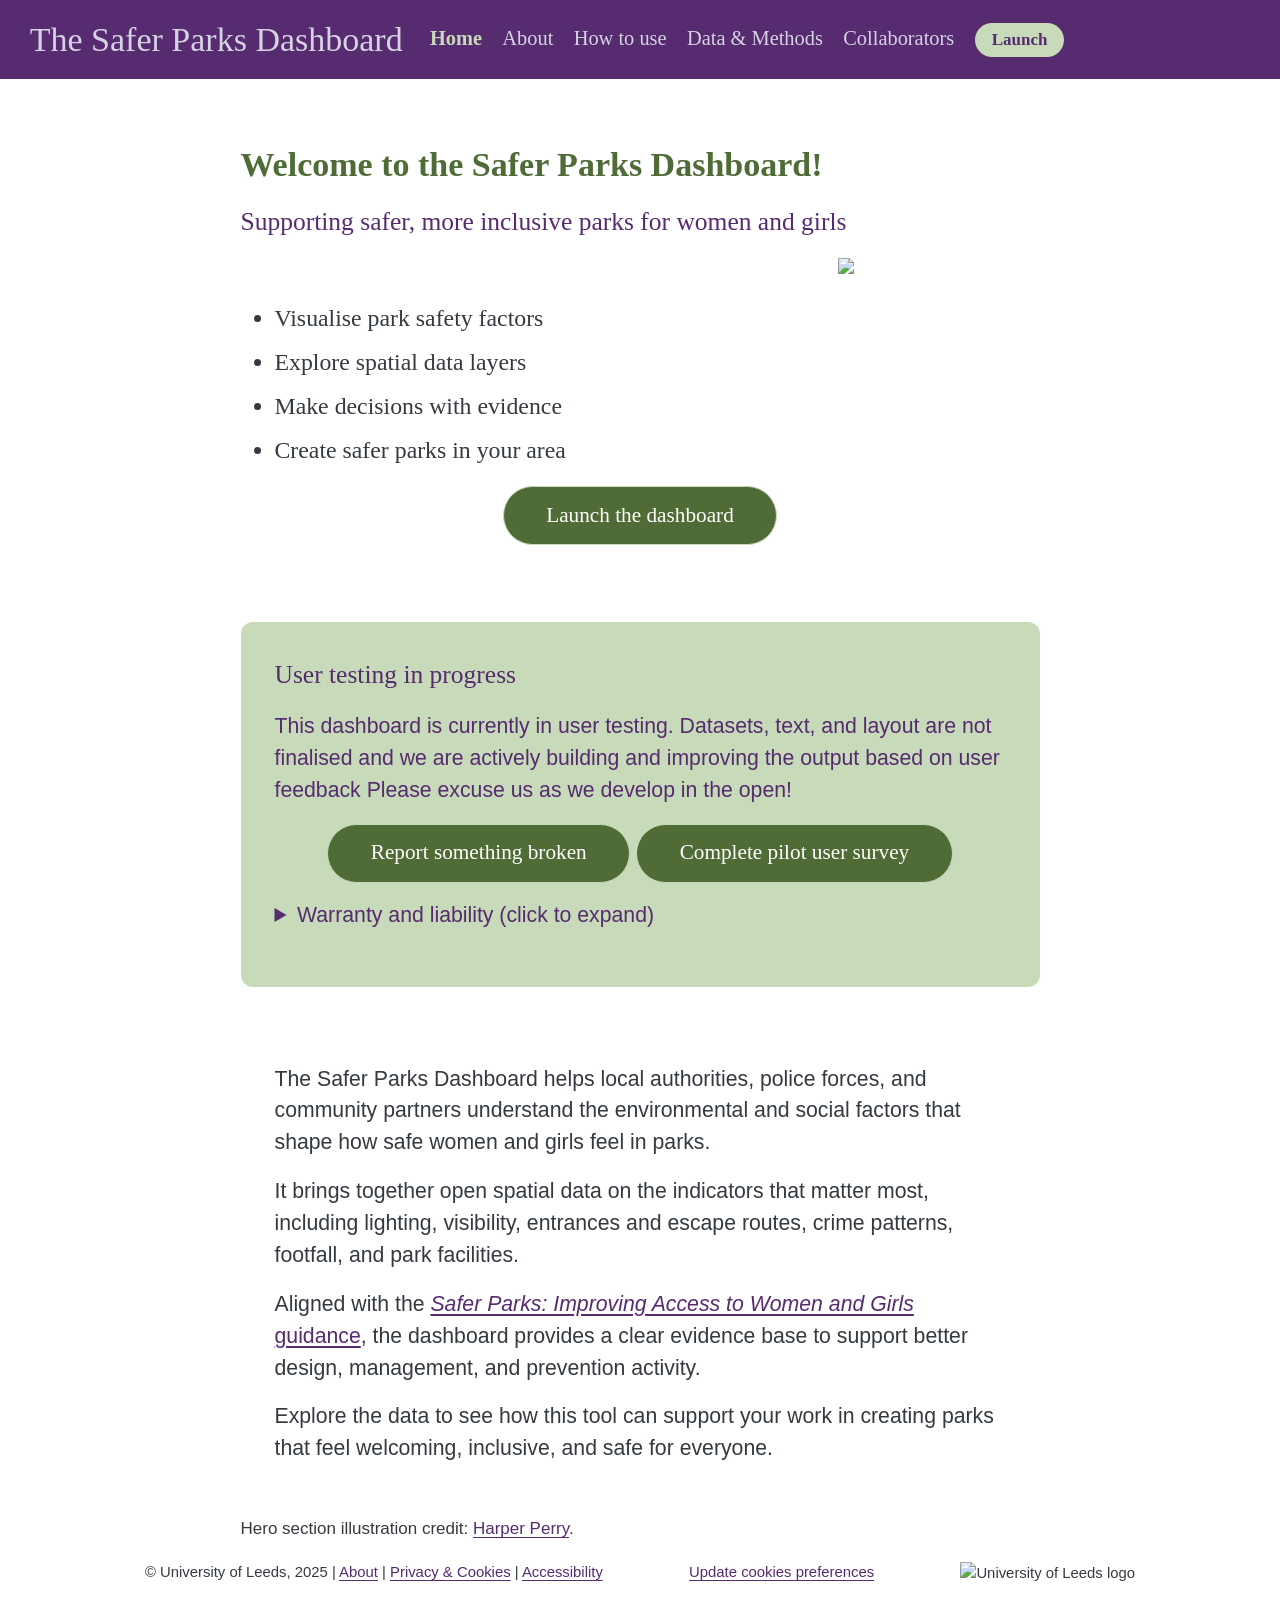
==== index.html @ 0af589e6 "Built site for gh-pages" ====
<!DOCTYPE html>
<html xmlns="http://www.w3.org/1999/xhtml" lang="en" xml:lang="en"><head>

<meta charset="utf-8">
<meta name="generator" content="quarto-1.9.38">

<meta name="viewport" content="width=device-width, initial-scale=1.0, user-scalable=yes">


<title>The Safer Parks Dashboard</title>
<style>
/* Default styles provided by pandoc.
** See https://pandoc.org/MANUAL.html#variables-for-html for config info.
*/
code{white-space: pre-wrap;}
span.smallcaps{font-variant: small-caps;}
div.columns{display: flex; gap: min(4vw, 1.5em);}
div.column{flex: auto; overflow-x: auto;}
div.hanging-indent{margin-left: 1.5em; text-indent: -1.5em;}
ul.task-list{list-style: none;}
ul.task-list li input[type="checkbox"] {
  width: 0.8em;
  margin: 0 0.8em 0.2em -1em; /* quarto-specific, see https://github.com/quarto-dev/quarto-cli/issues/4556 */ 
  vertical-align: middle;
}
</style>


<script src="site_libs/quarto-nav/quarto-nav.js"></script>
<script src="site_libs/quarto-nav/headroom.min.js"></script>
<script src="site_libs/clipboard/clipboard.min.js"></script>
<script src="site_libs/quarto-search/autocomplete.umd.js"></script>
<script src="site_libs/quarto-search/fuse.min.js"></script>
<script src="site_libs/quarto-search/quarto-search.js"></script>
<meta name="quarto:offset" content="./">
<link href="./assets/icon-parks4.svg" rel="icon" type="image/svg+xml">
<script src="site_libs/quarto-html/quarto.js" type="module"></script>
<script src="site_libs/quarto-html/tabsets/tabsets.js" type="module"></script>
<script src="site_libs/quarto-html/popper.min.js"></script>
<script src="site_libs/quarto-html/tippy.umd.min.js"></script>
<script src="site_libs/quarto-html/anchor.min.js"></script>
<link href="site_libs/quarto-html/tippy.css" rel="stylesheet">
<link href="site_libs/quarto-html/quarto-syntax-highlighting-15634bcf2e68342d4ad2dfa704d543f6.css" rel="stylesheet" id="quarto-text-highlighting-styles">
<script src="site_libs/bootstrap/bootstrap.min.js"></script>
<link href="site_libs/bootstrap/bootstrap-icons.css" rel="stylesheet">
<link href="site_libs/bootstrap/bootstrap-d7d737bd288571f7bf024a9154d9a170.min.css" rel="stylesheet" append-hash="true" id="quarto-bootstrap" data-mode="light">
<script id="quarto-search-options" type="application/json">{
  "location": "navbar",
  "copy-button": false,
  "collapse-after": 3,
  "panel-placement": "end",
  "type": "overlay",
  "limit": 50,
  "keyboard-shortcut": [
    "f",
    "/",
    "s"
  ],
  "show-item-context": false,
  "language": {
    "search-no-results-text": "No results",
    "search-matching-documents-text": "matching documents",
    "search-copy-link-title": "Copy link to search",
    "search-hide-matches-text": "Hide additional matches",
    "search-more-match-text": "more match in this document",
    "search-more-matches-text": "more matches in this document",
    "search-clear-button-title": "Clear",
    "search-text-placeholder": "",
    "search-detached-cancel-button-title": "Cancel",
    "search-submit-button-title": "Submit",
    "search-label": "Search"
  }
}</script>


</head>

<body class="nav-fixed fullcontent quarto-light">

<div id="quarto-search-results"></div>
  <header id="quarto-header" class="headroom fixed-top">
    <nav class="navbar navbar-expand-lg " data-bs-theme="dark">
      <div class="navbar-container container-fluid">
      <div class="navbar-brand-container mx-auto">
    <a class="navbar-brand" href="./index.html">
    <span class="navbar-title">The Safer Parks Dashboard</span>
    </a>
  </div>
            <div id="quarto-search" class="" title="Search"></div>
          <button class="navbar-toggler" type="button" data-bs-toggle="collapse" data-bs-target="#navbarCollapse" aria-controls="navbarCollapse" role="menu" aria-expanded="false" aria-label="Toggle navigation" onclick="if (window.quartoToggleHeadroom) { window.quartoToggleHeadroom(); }">
  <span class="navbar-toggler-icon"></span>
</button>
          <div class="collapse navbar-collapse" id="navbarCollapse">
            <ul class="navbar-nav navbar-nav-scroll me-auto">
  <li class="nav-item">
    <a class="nav-link active" href="./index.html" aria-current="page"> 
<span class="menu-text">Home</span></a>
  </li>  
  <li class="nav-item">
    <a class="nav-link" href="./about.html"> 
<span class="menu-text">About</span></a>
  </li>  
  <li class="nav-item">
    <a class="nav-link" href="./guide.html"> 
<span class="menu-text">How to use</span></a>
  </li>  
  <li class="nav-item">
    <a class="nav-link" href="./data.html"> 
<span class="menu-text">Data &amp; Methods</span></a>
  </li>  
  <li class="nav-item">
    <a class="nav-link" href="./partners.html"> 
<span class="menu-text">Collaborators</span></a>
  </li>  
  <li class="nav-item">
    <a class="nav-link" href="./launch.html"> 
<span class="menu-text">Launch</span></a>
  </li>  
</ul>
          </div> <!-- /navcollapse -->
            <div class="quarto-navbar-tools">
</div>
      </div> <!-- /container-fluid -->
    </nav>
</header>
<!-- content -->
<div id="quarto-content" class="quarto-container page-columns page-rows-contents page-layout-article page-navbar">
<!-- sidebar -->
<!-- margin-sidebar -->
    
<!-- main -->
<main class="content page-columns page-full" id="quarto-document-content"><header id="title-block-header" class="quarto-title-block"></header>
<div id="main-content" tabindex="-1"></div>




<section id="welcome-to-the-safer-parks-dashboard" class="level1">
<h1>Welcome to the Safer Parks Dashboard!</h1>
<p><span class="emphasis">Supporting safer, more inclusive parks for women and girls</span></p>
<div class="grid">
<div class="g-col-12 g-col-md-6 align-items-center">
<p><br></p>
<div class="larger-bullets">
<ul>
<li>Visualise park safety factors</li>
<li>Explore spatial data layers</li>
<li>Make decisions with evidence</li>
<li>Create safer parks in your area</li>
</ul>
</div>
</div>
<div class="g-col-12 g-col-md-6 align-items-center">
<div class="quarto-figure quarto-figure-center">
<figure class="figure">
<p><img src="assets/065_Benches copy.png" class="img-fluid quarto-figure quarto-figure-center figure-img" style="width:100.0%"></p>
</figure>
</div>
</div>
</div>
<div class="d-flex justify-content-center">
<p><a href="./launch.html" class="btn btn-primary btn-lg rounded-pill">Launch the dashboard</a></p>
</div>
<p><br></p>
<div class="text-box">
<p><span class="emphasis">User testing in progress</span></p>
<p>This dashboard is currently in user testing. Datasets, text, and layout are not finalised and we are actively building and improving the output based on user feedback Please excuse us as we develop in the open!</p>
<div class="d-flex justify-content-center">
<p><a href="https://forms.office.com/Pages/ResponsePage.aspx?id=qO3qvR3IzkWGPlIypTW3y7F71Nw9669Pjl45v2S4qgtURTNCQzlWR01UQzNFV0pEVTM2OFlON0RHTS4u" class="btn btn-primary btn-lg rounded-pill">Report something broken</a> <a href="https://forms.office.com/Pages/ResponsePage.aspx?id=qO3qvR3IzkWGPlIypTW3y3CZNq81K0JPjDKGeEpvxNlUMlY4NlI1OTBLVUtHVFFONkpWRUYxOEVYNi4u" class="btn btn-primary btn-lg rounded-pill">Complete pilot user survey</a></p>
</div>
<details>
<summary style="color: #572B6F !important;">
Warranty and liability (click to expand)
</summary>
The software is provided “as is”, without warranty of any kind, express or implied, including but not limited to the warranties of merchantability, fitness for a particular purpose and noninfringement. In no event shall the authors or copyright holders be liable for any claim, damages or other liability, whether in an action of contract, tort or otherwise, arising from, out of or in connection with the software or the use or other dealings in the software.
</details>
</div>
<p><br></p>
<div class="text-box2">
<p>The Safer Parks Dashboard helps local authorities, police forces, and community partners understand the environmental and social factors that shape how safe women and girls feel in parks.</p>
<p>It brings together open spatial data on the indicators that matter most, including lighting, visibility, entrances and escape routes, crime patterns, footfall, and park facilities.</p>
<p>Aligned with the <a href="https://eprints.whiterose.ac.uk/id/eprint/229530/1/250908_Safer%20Parks_PCPI_Single.pdf"><em>Safer Parks: Improving Access to Women and Girls</em> guidance</a>, the dashboard provides a clear evidence base to support better design, management, and prevention activity.</p>
<p>Explore the data to see how this tool can support your work in creating parks that feel welcoming, inclusive, and safe for everyone.</p>
</div>
<p>Hero section illustration credit: <a href="www.harperperry.co.uk">Harper Perry</a>.</p>


</section>

<div class="footer-wrapper column-page">
<p>
<small>© University of Leeds, 2025 | <a href="about.html">About</a> | <a href="privacy.html">Privacy &amp; Cookies</a> | <a href="https://www.leeds.ac.uk/about/doc/accessibility-statement" target="_blank" rel="noopener">Accessibility</a></small>
</p>
<p>
<small><a href="#" id="open_preferences_center">Update cookies preferences</a></small>
</p>
<p>
<small><img src="assets/partners/leeds_uni.png" alt="University of Leeds logo" width="200px"></small>
</p>
</div></main> <!-- /main -->
<script id="quarto-html-after-body" type="application/javascript">
  window.document.addEventListener("DOMContentLoaded", function (event) {
    const icon = "";
    const anchorJS = new window.AnchorJS();
    anchorJS.options = {
      placement: 'right',
      icon: icon
    };
    anchorJS.add('.anchored');
    const isCodeAnnotation = (el) => {
      for (const clz of el.classList) {
        if (clz.startsWith('code-annotation-')) {                     
          return true;
        }
      }
      return false;
    }
    const onCopySuccess = function(e) {
      // button target
      const button = e.trigger;
      // don't keep focus
      button.blur();
      // flash "checked"
      button.classList.add('code-copy-button-checked');
      var currentTitle = button.getAttribute("title");
      button.setAttribute("title", "Copied!");
      let tooltip;
      if (window.bootstrap) {
        button.setAttribute("data-bs-toggle", "tooltip");
        button.setAttribute("data-bs-placement", "left");
        button.setAttribute("data-bs-title", "Copied!");
        tooltip = new bootstrap.Tooltip(button, 
          { trigger: "manual", 
            customClass: "code-copy-button-tooltip",
            offset: [0, -8]});
        tooltip.show();    
      }
      setTimeout(function() {
        if (tooltip) {
          tooltip.hide();
          button.removeAttribute("data-bs-title");
          button.removeAttribute("data-bs-toggle");
          button.removeAttribute("data-bs-placement");
        }
        button.setAttribute("title", currentTitle);
        button.classList.remove('code-copy-button-checked');
      }, 1000);
      // clear code selection
      e.clearSelection();
    }
    const getTextToCopy = function(trigger) {
      const outerScaffold = trigger.parentElement.cloneNode(true);
      const codeEl = outerScaffold.querySelector('code');
      for (const childEl of codeEl.children) {
        if (isCodeAnnotation(childEl)) {
          childEl.remove();
        }
      }
      return codeEl.innerText;
    }
    const clipboard = new window.ClipboardJS('.code-copy-button:not([data-in-quarto-modal])', {
      text: getTextToCopy
    });
    clipboard.on('success', onCopySuccess);
    if (window.document.getElementById('quarto-embedded-source-code-modal')) {
      const clipboardModal = new window.ClipboardJS('.code-copy-button[data-in-quarto-modal]', {
        text: getTextToCopy,
        container: window.document.getElementById('quarto-embedded-source-code-modal')
      });
      clipboardModal.on('success', onCopySuccess);
    }
      var localhostRegex = new RegExp(/^(?:http|https):\/\/localhost\:?[0-9]*\//);
      var mailtoRegex = new RegExp(/^mailto:/);
        var filterRegex = new RegExp("https:\/\/Safer-Parks\.github\.io\/");
      var isInternal = (href) => {
          return filterRegex.test(href) || localhostRegex.test(href) || mailtoRegex.test(href);
      }
      // Inspect non-navigation links and adorn them if external
     var links = window.document.querySelectorAll('a[href]:not(.nav-link):not(.navbar-brand):not(.toc-action):not(.sidebar-link):not(.sidebar-item-toggle):not(.pagination-link):not(.no-external):not([aria-hidden]):not(.dropdown-item):not(.quarto-navigation-tool):not(.about-link)');
      for (var i=0; i<links.length; i++) {
        const link = links[i];
        if (!isInternal(link.href)) {
          // undo the damage that might have been done by quarto-nav.js in the case of
          // links that we want to consider external
          if (link.dataset.originalHref !== undefined) {
            link.href = link.dataset.originalHref;
          }
        }
      }
    function tippyHover(el, contentFn, onTriggerFn, onUntriggerFn) {
      const config = {
        allowHTML: true,
        maxWidth: 500,
        delay: 100,
        arrow: false,
        appendTo: function(el) {
            return el.parentElement;
        },
        interactive: true,
        interactiveBorder: 10,
        theme: 'quarto',
        placement: 'bottom-start',
      };
      if (contentFn) {
        config.content = contentFn;
      }
      if (onTriggerFn) {
        config.onTrigger = onTriggerFn;
      }
      if (onUntriggerFn) {
        config.onUntrigger = onUntriggerFn;
      }
      window.tippy(el, config); 
    }
    const noterefs = window.document.querySelectorAll('a[role="doc-noteref"]');
    for (var i=0; i<noterefs.length; i++) {
      const ref = noterefs[i];
      tippyHover(ref, function() {
        // use id or data attribute instead here
        let href = ref.getAttribute('data-footnote-href') || ref.getAttribute('href');
        try { href = new URL(href).hash; } catch {}
        const id = href.replace(/^#\/?/, "");
        const note = window.document.getElementById(id);
        if (note) {
          return note.innerHTML;
        } else {
          return "";
        }
      });
    }
    const xrefs = window.document.querySelectorAll('a.quarto-xref');
    const processXRef = (id, note) => {
      // Strip column container classes
      const stripColumnClz = (el) => {
        el.classList.remove("page-full", "page-columns");
        if (el.children) {
          for (const child of el.children) {
            stripColumnClz(child);
          }
        }
      }
      stripColumnClz(note)
      if (id === null || id.startsWith('sec-')) {
        // Special case sections, only their first couple elements
        const container = document.createElement("div");
        if (note.children && note.children.length > 2) {
          container.appendChild(note.children[0].cloneNode(true));
          for (let i = 1; i < note.children.length; i++) {
            const child = note.children[i];
            if (child.tagName === "P" && child.innerText === "") {
              continue;
            } else {
              container.appendChild(child.cloneNode(true));
              break;
            }
          }
          if (window.Quarto?.typesetMath) {
            window.Quarto.typesetMath(container);
          }
          return container.innerHTML
        } else {
          if (window.Quarto?.typesetMath) {
            window.Quarto.typesetMath(note);
          }
          return note.innerHTML;
        }
      } else {
        // Remove any anchor links if they are present
        const anchorLink = note.querySelector('a.anchorjs-link');
        if (anchorLink) {
          anchorLink.remove();
        }
        if (window.Quarto?.typesetMath) {
          window.Quarto.typesetMath(note);
        }
        if (note.classList.contains("callout")) {
          return note.outerHTML;
        } else {
          return note.innerHTML;
        }
      }
    }
    for (var i=0; i<xrefs.length; i++) {
      const xref = xrefs[i];
      tippyHover(xref, undefined, function(instance) {
        instance.disable();
        let url = xref.getAttribute('href');
        let hash = undefined; 
        if (url.startsWith('#')) {
          hash = url;
        } else {
          try { hash = new URL(url).hash; } catch {}
        }
        if (hash) {
          const id = hash.replace(/^#\/?/, "");
          const note = window.document.getElementById(id);
          if (note !== null) {
            try {
              const html = processXRef(id, note.cloneNode(true));
              instance.setContent(html);
            } finally {
              instance.enable();
              instance.show();
            }
          } else {
            // See if we can fetch this
            fetch(url.split('#')[0])
            .then(res => res.text())
            .then(html => {
              const parser = new DOMParser();
              const htmlDoc = parser.parseFromString(html, "text/html");
              const note = htmlDoc.getElementById(id);
              if (note !== null) {
                const html = processXRef(id, note);
                instance.setContent(html);
              } 
            }).finally(() => {
              instance.enable();
              instance.show();
            });
          }
        } else {
          // See if we can fetch a full url (with no hash to target)
          // This is a special case and we should probably do some content thinning / targeting
          fetch(url)
          .then(res => res.text())
          .then(html => {
            const parser = new DOMParser();
            const htmlDoc = parser.parseFromString(html, "text/html");
            const note = htmlDoc.querySelector('main.content');
            if (note !== null) {
              // This should only happen for chapter cross references
              // (since there is no id in the URL)
              // remove the first header
              if (note.children.length > 0 && note.children[0].tagName === "HEADER") {
                note.children[0].remove();
              }
              const html = processXRef(null, note);
              instance.setContent(html);
            } 
          }).finally(() => {
            instance.enable();
            instance.show();
          });
        }
      }, function(instance) {
      });
    }
        let selectedAnnoteEl;
        const selectorForAnnotation = ( cell, annotation) => {
          let cellAttr = 'data-code-cell="' + cell + '"';
          let lineAttr = 'data-code-annotation="' +  annotation + '"';
          const selector = 'span[' + cellAttr + '][' + lineAttr + ']';
          return selector;
        }
        const selectCodeLines = (annoteEl) => {
          const doc = window.document;
          const targetCell = annoteEl.getAttribute("data-target-cell");
          const targetAnnotation = annoteEl.getAttribute("data-target-annotation");
          const annoteSpan = window.document.querySelector(selectorForAnnotation(targetCell, targetAnnotation));
          const lines = annoteSpan.getAttribute("data-code-lines").split(",");
          const lineIds = lines.map((line) => {
            return targetCell + "-" + line;
          })
          let top = null;
          let height = null;
          let parent = null;
          if (lineIds.length > 0) {
              //compute the position of the single el (top and bottom and make a div)
              const el = window.document.getElementById(lineIds[0]);
              top = el.offsetTop;
              height = el.offsetHeight;
              parent = el.parentElement.parentElement;
            if (lineIds.length > 1) {
              const lastEl = window.document.getElementById(lineIds[lineIds.length - 1]);
              const bottom = lastEl.offsetTop + lastEl.offsetHeight;
              height = bottom - top;
            }
            if (top !== null && height !== null && parent !== null) {
              // cook up a div (if necessary) and position it 
              let div = window.document.getElementById("code-annotation-line-highlight");
              if (div === null) {
                div = window.document.createElement("div");
                div.setAttribute("id", "code-annotation-line-highlight");
                div.style.position = 'absolute';
                parent.appendChild(div);
              }
              div.style.top = top - 2 + "px";
              div.style.height = height + 4 + "px";
              div.style.left = 0;
              let gutterDiv = window.document.getElementById("code-annotation-line-highlight-gutter");
              if (gutterDiv === null) {
                gutterDiv = window.document.createElement("div");
                gutterDiv.setAttribute("id", "code-annotation-line-highlight-gutter");
                gutterDiv.style.position = 'absolute';
                const codeCell = window.document.getElementById(targetCell);
                const gutter = codeCell.querySelector('.code-annotation-gutter');
                gutter.appendChild(gutterDiv);
              }
              gutterDiv.style.top = top - 2 + "px";
              gutterDiv.style.height = height + 4 + "px";
            }
            selectedAnnoteEl = annoteEl;
          }
        };
        const unselectCodeLines = () => {
          const elementsIds = ["code-annotation-line-highlight", "code-annotation-line-highlight-gutter"];
          elementsIds.forEach((elId) => {
            const div = window.document.getElementById(elId);
            if (div) {
              div.remove();
            }
          });
          selectedAnnoteEl = undefined;
        };
          // Handle positioning of the toggle
      window.addEventListener(
        "resize",
        throttle(() => {
          elRect = undefined;
          if (selectedAnnoteEl) {
            selectCodeLines(selectedAnnoteEl);
          }
        }, 10)
      );
      function throttle(fn, ms) {
      let throttle = false;
      let timer;
        return (...args) => {
          if(!throttle) { // first call gets through
              fn.apply(this, args);
              throttle = true;
          } else { // all the others get throttled
              if(timer) clearTimeout(timer); // cancel #2
              timer = setTimeout(() => {
                fn.apply(this, args);
                timer = throttle = false;
              }, ms);
          }
        };
      }
        // Attach click handler to the DT
        const annoteDls = window.document.querySelectorAll('dt[data-target-cell]');
        for (const annoteDlNode of annoteDls) {
          annoteDlNode.addEventListener('click', (event) => {
            const clickedEl = event.target;
            if (clickedEl !== selectedAnnoteEl) {
              unselectCodeLines();
              const activeEl = window.document.querySelector('dt[data-target-cell].code-annotation-active');
              if (activeEl) {
                activeEl.classList.remove('code-annotation-active');
              }
              selectCodeLines(clickedEl);
              clickedEl.classList.add('code-annotation-active');
            } else {
              // Unselect the line
              unselectCodeLines();
              clickedEl.classList.remove('code-annotation-active');
            }
          });
        }
    const findCites = (el) => {
      const parentEl = el.parentElement;
      if (parentEl) {
        const cites = parentEl.dataset.cites;
        if (cites) {
          return {
            el,
            cites: cites.split(' ')
          };
        } else {
          return findCites(el.parentElement)
        }
      } else {
        return undefined;
      }
    };
    var bibliorefs = window.document.querySelectorAll('a[role="doc-biblioref"]');
    for (var i=0; i<bibliorefs.length; i++) {
      const ref = bibliorefs[i];
      const citeInfo = findCites(ref);
      if (citeInfo) {
        tippyHover(citeInfo.el, function() {
          var popup = window.document.createElement('div');
          citeInfo.cites.forEach(function(cite) {
            var citeDiv = window.document.createElement('div');
            citeDiv.classList.add('hanging-indent');
            citeDiv.classList.add('csl-entry');
            var biblioDiv = window.document.getElementById('ref-' + cite);
            if (biblioDiv) {
              citeDiv.innerHTML = biblioDiv.innerHTML;
            }
            popup.appendChild(citeDiv);
          });
          return popup.innerHTML;
        });
      }
    }
  });
  </script>
</div> <!-- /content -->




</body></html>
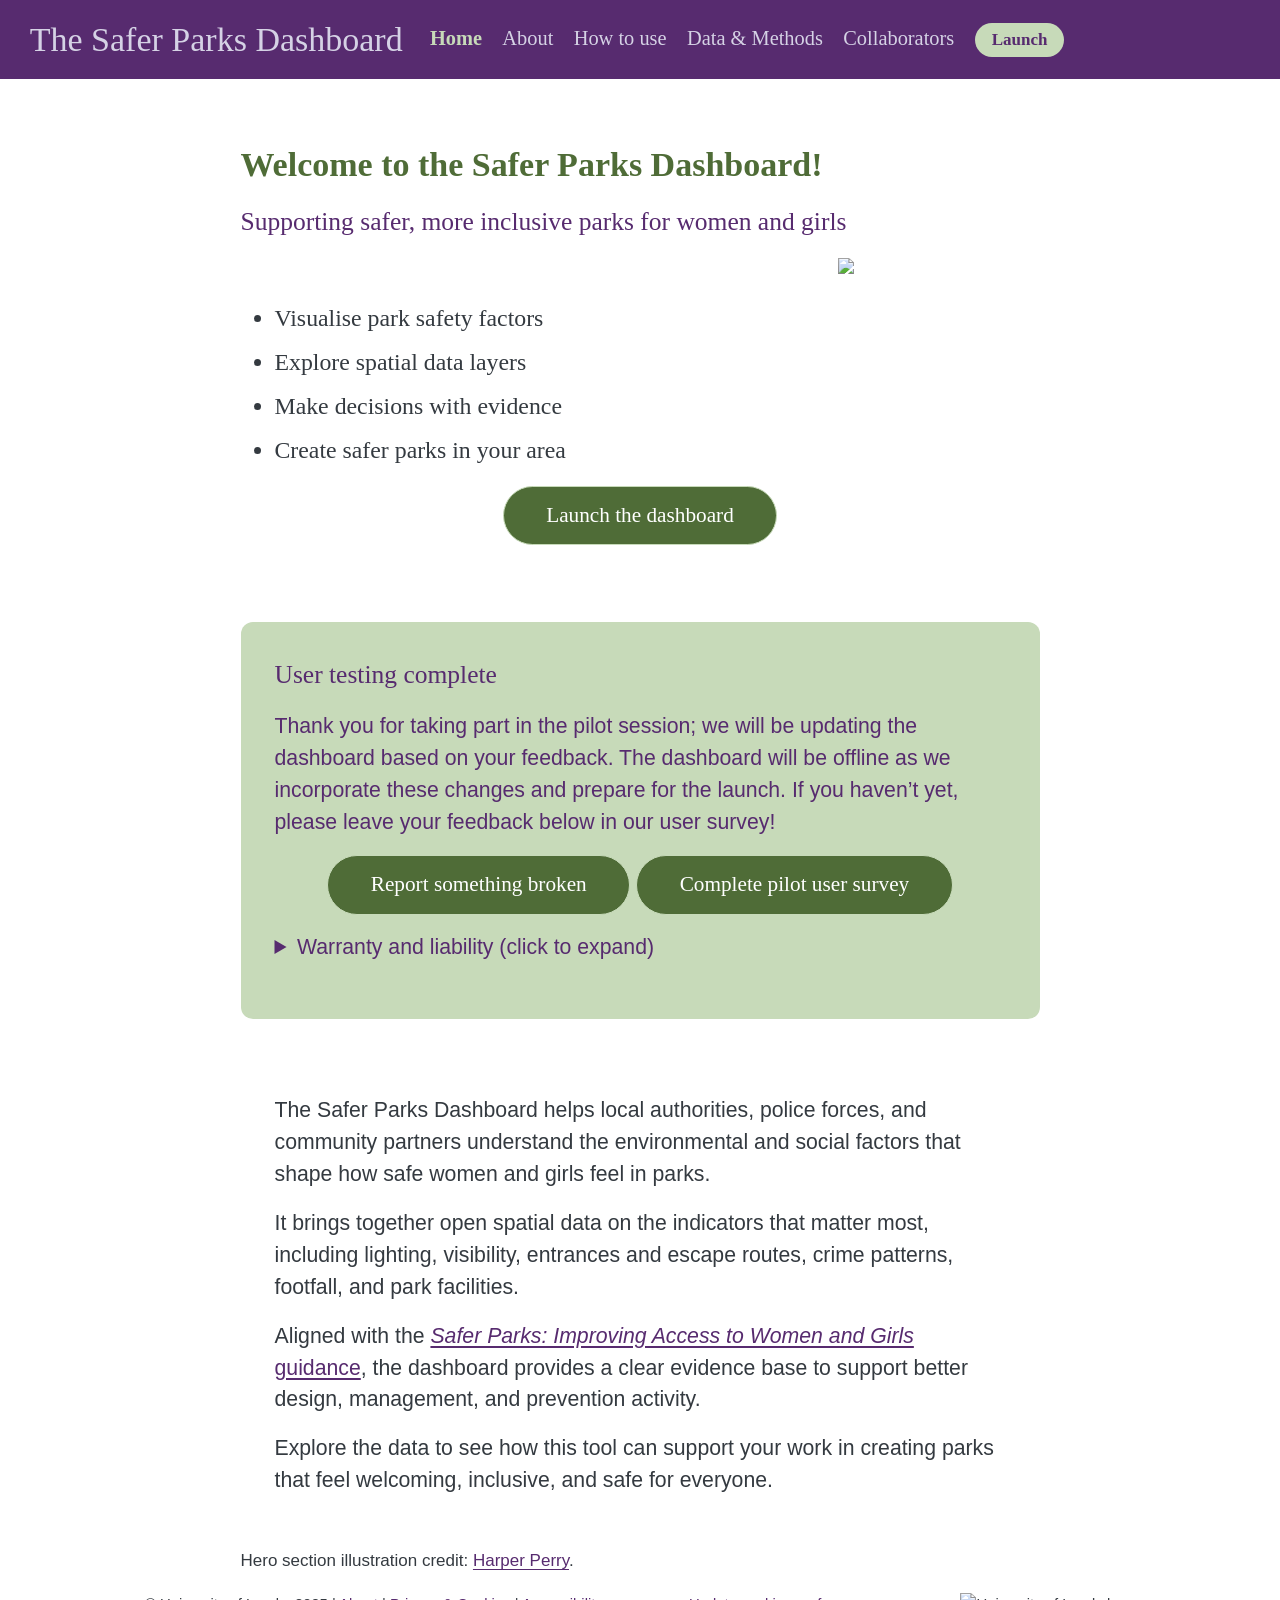
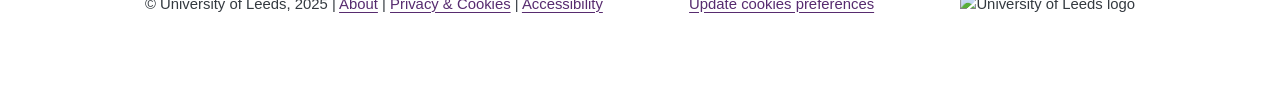
==== commit ad64958b: "Built site for gh-pages" ====
--- a/index.html
+++ b/index.html
@@ -163,8 +163,8 @@
 </div>
 <p><br></p>
 <div class="text-box">
-<p><span class="emphasis">User testing in progress</span></p>
-<p>This dashboard is currently in user testing. Datasets, text, and layout are not finalised and we are actively building and improving the output based on user feedback Please excuse us as we develop in the open!</p>
+<p><span class="emphasis">User testing complete</span></p>
+<p>Thank you for taking part in the pilot session; we will be updating the dashboard based on your feedback. The dashboard will be offline as we incorporate these changes and prepare for the launch. If you haven’t yet, please leave your feedback below in our user survey!</p>
 <div class="d-flex justify-content-center">
 <p><a href="https://forms.office.com/Pages/ResponsePage.aspx?id=qO3qvR3IzkWGPlIypTW3y7F71Nw9669Pjl45v2S4qgtURTNCQzlWR01UQzNFV0pEVTM2OFlON0RHTS4u" class="btn btn-primary btn-lg rounded-pill">Report something broken</a> <a href="https://forms.office.com/Pages/ResponsePage.aspx?id=qO3qvR3IzkWGPlIypTW3y3CZNq81K0JPjDKGeEpvxNlUMlY4NlI1OTBLVUtHVFFONkpWRUYxOEVYNi4u" class="btn btn-primary btn-lg rounded-pill">Complete pilot user survey</a></p>
 </div>
